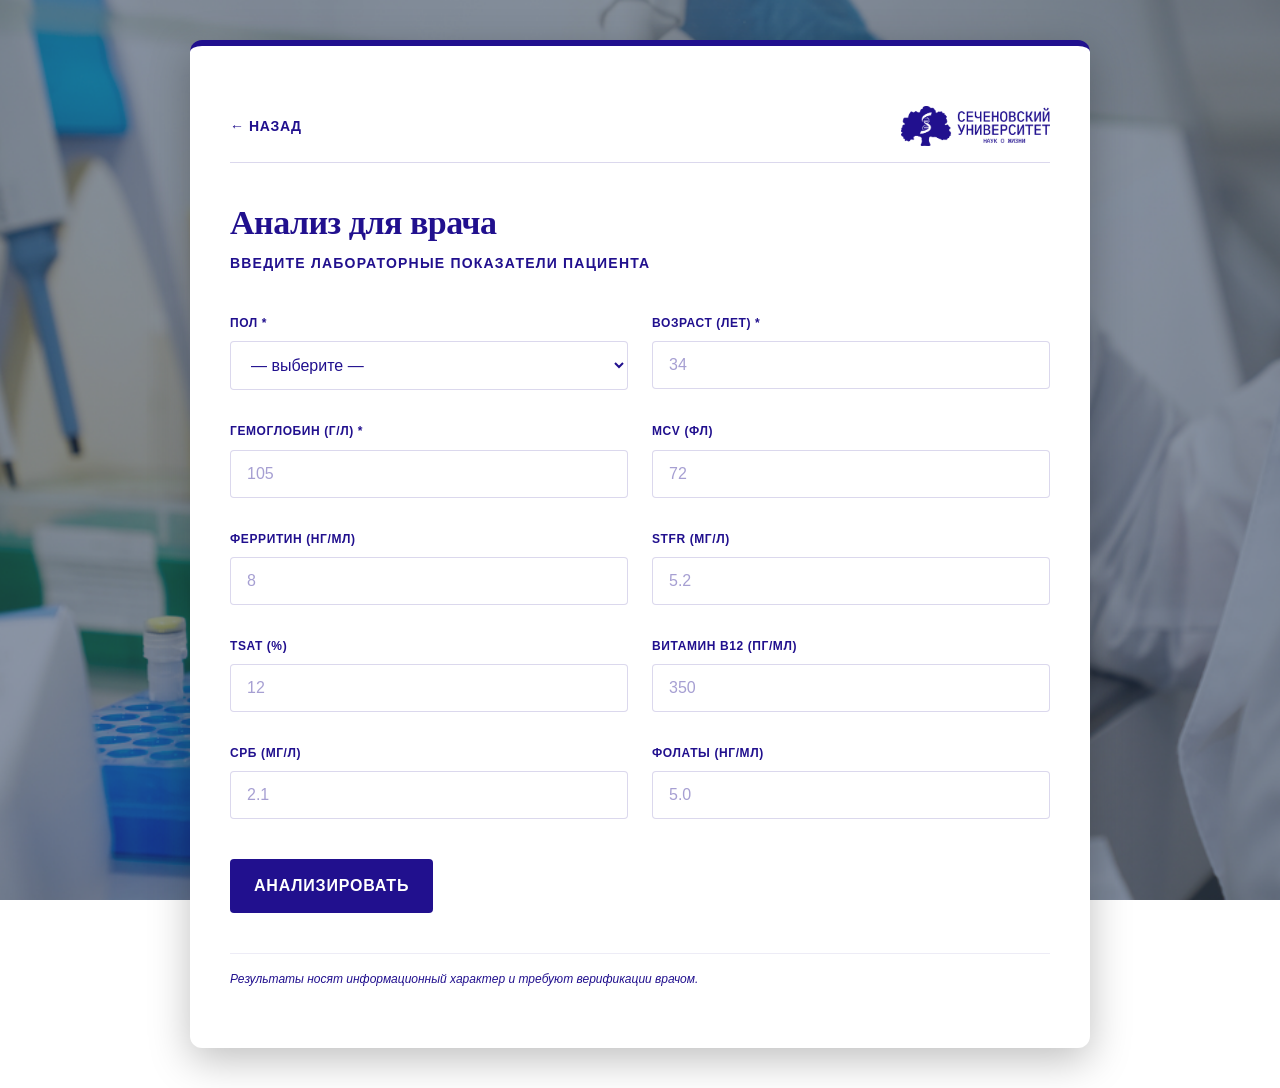
==== frontend/doctor.html @ cfb5610d "Add frontend folder" ====
<!DOCTYPE html>
<html lang="ru">
<head>
    <meta charset="UTF-8">
    <meta name="viewport" content="width=device-width, initial-scale=1.0">
    <title>Анализ для врача | ИИ-скрининг</title>
    <link rel="stylesheet" href="style.css">
</head>
<body>
    <div class="container container-wide">
        <header class="header">
            <a href="index.html" class="back-link">← Назад</a>
            <img src="Sechenov Logo color horizontal.png" alt="Сеченовский Университет" class="logo-img">
        </header>

        <h1>Анализ для врача</h1>
        <p class="subtitle">Введите лабораторные показатели пациента</p>

        <form id="doctorForm">
            <div class="form-grid">
                <div class="form-group">
                    <label for="sex">Пол *</label>
                    <select id="sex" required>
                        <option value="">— выберите —</option>
                        <option value="F">Женский</option>
                        <option value="M">Мужской</option>
                    </select>
                </div>

                <div class="form-group">
                    <label for="age">Возраст (лет) *</label>
                    <input type="number" id="age" required min="1" max="120" placeholder="34">
                </div>

                <div class="form-group">
                    <label for="hemoglobin">Гемоглобин (г/л) *</label>
                    <input type="number" id="hemoglobin" required step="0.1" placeholder="105">
                </div>

                <div class="form-group">
                    <label for="mcv">MCV (фл)</label>
                    <input type="number" id="mcv" step="0.1" placeholder="72">
                </div>

                <div class="form-group">
                    <label for="ferritin">Ферритин (нг/мл)</label>
                    <input type="number" id="ferritin" step="0.1" placeholder="8">
                </div>

                <div class="form-group">
                    <label for="stfr">sTfR (мг/л)</label>
                    <input type="number" id="stfr" step="0.1" placeholder="5.2">
                </div>

                <div class="form-group">
                    <label for="tsat">TSAT (%)</label>
                    <input type="number" id="tsat" step="0.1" placeholder="12">
                </div>

                <div class="form-group">
                    <label for="b12">Витамин B12 (пг/мл)</label>
                    <input type="number" id="b12" step="0.1" placeholder="350">
                </div>

                <div class="form-group">
                    <label for="crp">СРБ (мг/л)</label>
                    <input type="number" id="crp" step="0.1" placeholder="2.1">
                </div>

                <div class="form-group">
                    <label for="folate">Фолаты (нг/мл)</label>
                    <input type="number" id="folate" step="0.1" placeholder="5.0">
                </div>
            </div>

            <button type="submit" class="btn btn-doctor">Анализировать</button>
        </form>

        <div id="result" class="result hidden"></div>

        <p class="disclaimer">
            Результаты носят информационный характер и требуют верификации врачом.
        </p>
    </div>

    <script src="script.js"></script>
</body>
</html>
---- frontend/style.css ----
:root {
    --sechenov-primary: #21108E;
    --sechenov-dark-blue: #21108E;
    --sechenov-deep-blue: #21108E;
    --sechenov-bright-blue: #5E70FF;

    --bg-page: #21108E;
    --bg-white: #FFFFFF;
    --bg-light-blue: #E6EEF9;
    --bg-card: #DDE5FF;
    --bg-light-gray: #F0F1F2;

    --text-main: #21108E;
    --text-white: #FFFFFF;

    --border-light: rgba(33, 16, 142, 0.16);
    --border-extra-light: rgba(33, 16, 142, 0.08);

    --space-xs: 8px;
    --space-sm: 16px;
    --space-md: 24px;
    --space-lg: 40px;
    --space-xl: 60px;

    --radius-sm: 4px;
    --radius-md: 8px;
    --radius-lg: 12px;
}

* {
    margin: 0;
    padding: 0;
    box-sizing: border-box;
}

body {
    font-family: 'Helvetica Neue', Arial, sans-serif;
    background: url('Frame 2.png') center/cover no-repeat fixed;
    color: var(--text-main);
    line-height: 1.6;
    padding: var(--space-lg) var(--space-sm);
    min-height: 100vh;
    display: flex;
    align-items: center;
    justify-content: center;
}

.container {
    background: var(--bg-white);
    padding: var(--space-xl) var(--space-lg);
    border-radius: var(--radius-lg);
    max-width: 560px;
    width: 100%;
    border-top: 6px solid var(--sechenov-primary);
    box-shadow: 0 12px 40px rgba(0, 0, 0, 0.25);
    color: var(--text-main);
}

.container-wide {
    max-width: 900px;
}

.header {
    display: flex;
    justify-content: space-between;
    align-items: center;
    margin-bottom: var(--space-lg);
    padding-bottom: var(--space-sm);
    border-bottom: 1px solid var(--border-light);
    gap: var(--space-sm);
}

.back-link {
    color: var(--sechenov-primary);
    text-decoration: none;
    font-size: 14px;
    font-weight: 600;
    text-transform: uppercase;
    letter-spacing: 0.6px;
    transition: opacity 0.2s;
    flex-shrink: 0;
}

.back-link:hover {
    opacity: 0.7;
}

.back-link:active {
    opacity: 0.5;
}

.logo-img {
    height: 40px;
    width: auto;
    max-width: 200px;
    object-fit: contain;
    flex-shrink: 0;
}

.logo-placeholder {
    text-align: right;
}

.logo-text {
    font-family: Georgia, serif;
    font-size: 12px;
    font-weight: 700;
    color: var(--sechenov-primary);
    letter-spacing: 1.2px;
    line-height: 1.3;
    text-transform: uppercase;
}

h1 {
    font-family: Georgia, 'Times New Roman', serif;
    font-size: 34px;
    color: var(--text-main);
    margin-bottom: var(--space-xs);
    font-weight: 700;
    letter-spacing: -0.5px;
    line-height: 1.2;
}

.subtitle {
    color: var(--text-main);
    font-size: 14px;
    margin-bottom: var(--space-lg);
    text-transform: uppercase;
    letter-spacing: 1.2px;
    font-weight: 600;
}

h2 {
    font-family: Georgia, serif;
    color: var(--text-main);
    font-size: 24px;
    margin-bottom: var(--space-sm);
    padding-bottom: var(--space-xs);
    border-bottom: 1px solid var(--border-light);
}

h3 {
    font-size: 14px;
    color: var(--text-main);
    margin: var(--space-md) 0 var(--space-xs);
    text-transform: uppercase;
    letter-spacing: 0.8px;
    font-weight: 700;
}

.buttons {
    display: flex;
    flex-direction: column;
    gap: var(--space-sm);
}

.btn {
    display: block;
    padding: 18px 24px;
    border-radius: var(--radius-sm);
    text-decoration: none;
    font-size: 16px;
    font-weight: 600;
    text-align: center;
    text-transform: uppercase;
    letter-spacing: 0.8px;
    transition: opacity 0.2s ease;
    border: none;
    cursor: pointer;
    font-family: inherit;
}

.btn-primary,
.btn-doctor {
    background-color: var(--sechenov-primary);
    color: var(--text-white);
}

.btn-primary:hover,
.btn-doctor:hover {
    opacity: 0.85;
}

.btn-primary:active,
.btn-doctor:active {
    opacity: 0.7;
}

.btn-secondary,
.btn-patient {
    background-color: var(--bg-white);
    color: var(--sechenov-primary);
    border: 2px solid var(--sechenov-primary);
}

.btn-secondary:hover,
.btn-patient:hover {
    background-color: var(--bg-light-blue);
}

.btn-secondary:active,
.btn-patient:active {
    background-color: var(--sechenov-primary);
    color: var(--text-white);
}

.btn-tertiary {
    background-color: var(--bg-light-gray);
    color: var(--text-main);
}

.btn-tertiary:hover {
    background-color: var(--bg-card);
}

.form-grid {
    display: grid;
    grid-template-columns: 1fr 1fr;
    gap: var(--space-sm) var(--space-md);
    margin-bottom: var(--space-md);
}

.form-group {
    display: flex;
    flex-direction: column;
    text-align: left;
    margin-bottom: var(--space-sm);
}

.form-group label {
    font-size: 12px;
    font-weight: 700;
    margin-bottom: var(--space-xs);
    color: var(--text-main);
    text-transform: uppercase;
    letter-spacing: 0.6px;
}

.form-group input,
.form-group select {
    padding: 14px 16px;
    border: 1px solid var(--border-light);
    border-radius: var(--radius-sm);
    font-size: 16px;
    font-family: inherit;
    color: var(--text-main);
    background-color: var(--bg-white);
    transition: border-color 0.2s, box-shadow 0.2s;
}

.form-group input:focus,
.form-group select:focus {
    outline: none;
    border-color: var(--sechenov-primary);
    box-shadow: 0 0 0 3px rgba(33, 16, 142, 0.12);
}

.form-group input::placeholder {
    color: rgba(33, 16, 142, 0.4);
}

.checkbox-group {
    display: flex;
    align-items: center;
    gap: var(--space-xs);
    margin-bottom: var(--space-sm);
    text-align: left;
}

.checkbox-group input[type="checkbox"] {
    width: 18px;
    height: 18px;
    accent-color: var(--sechenov-primary);
    cursor: pointer;
    flex-shrink: 0;
}

.checkbox-group label {
    font-size: 15px;
    color: var(--text-main);
    cursor: pointer;
    text-transform: none;
    font-weight: 400;
    letter-spacing: 0;
    margin: 0;
}

.result {
    margin-top: var(--space-lg);
    padding: var(--space-md);
    background-color: var(--bg-light-blue);
    border-radius: var(--radius-md);
    text-align: left;
    border-left: 4px solid var(--sechenov-primary);
    color: var(--text-main);
}

.result.hidden {
    display: none;
}

.result h2 {
    font-family: Georgia, serif;
    color: var(--text-main);
    margin-bottom: var(--space-sm);
    border-bottom: 1px solid var(--border-light);
    padding-bottom: var(--space-xs);
}

.result h3 {
    font-size: 13px;
    color: var(--text-main);
    margin: var(--space-md) 0 var(--space-xs);
    text-transform: uppercase;
    letter-spacing: 0.6px;
}

.result ul {
    margin-left: var(--space-md);
    line-height: 1.9;
    color: var(--text-main);
}

.result p {
    margin-bottom: var(--space-xs);
    color: var(--text-main);
}

.result strong {
    color: var(--text-main);
}

.disclaimer {
    margin-top: var(--space-lg);
    font-size: 12px;
    color: var(--text-main);
    font-style: italic;
    border-top: 1px solid var(--border-extra-light);
    padding-top: var(--space-sm);
    line-height: 1.5;
}

.error {
    color: var(--text-main);
    font-weight: 600;
}

.success {
    color: var(--text-main);
    font-weight: 600;
}

@media (max-width: 600px) {
    body {
        padding: var(--space-sm);
    }

    .container {
        padding: var(--space-lg) var(--space-md);
        border-top: none;
        border-left: 5px solid var(--sechenov-primary);
    }

    .form-grid {
        grid-template-columns: 1fr;
        gap: 0;
    }

    h1 {
        font-size: 26px;
    }

    .header {
        flex-direction: column;
        align-items: flex-start;
        gap: var(--space-xs);
    }

    .logo-img {
        height: 32px;
        max-width: 160px;
    }

    .logo-placeholder {
        text-align: left;
    }

    .logo-text {
        font-size: 11px;
    }
}
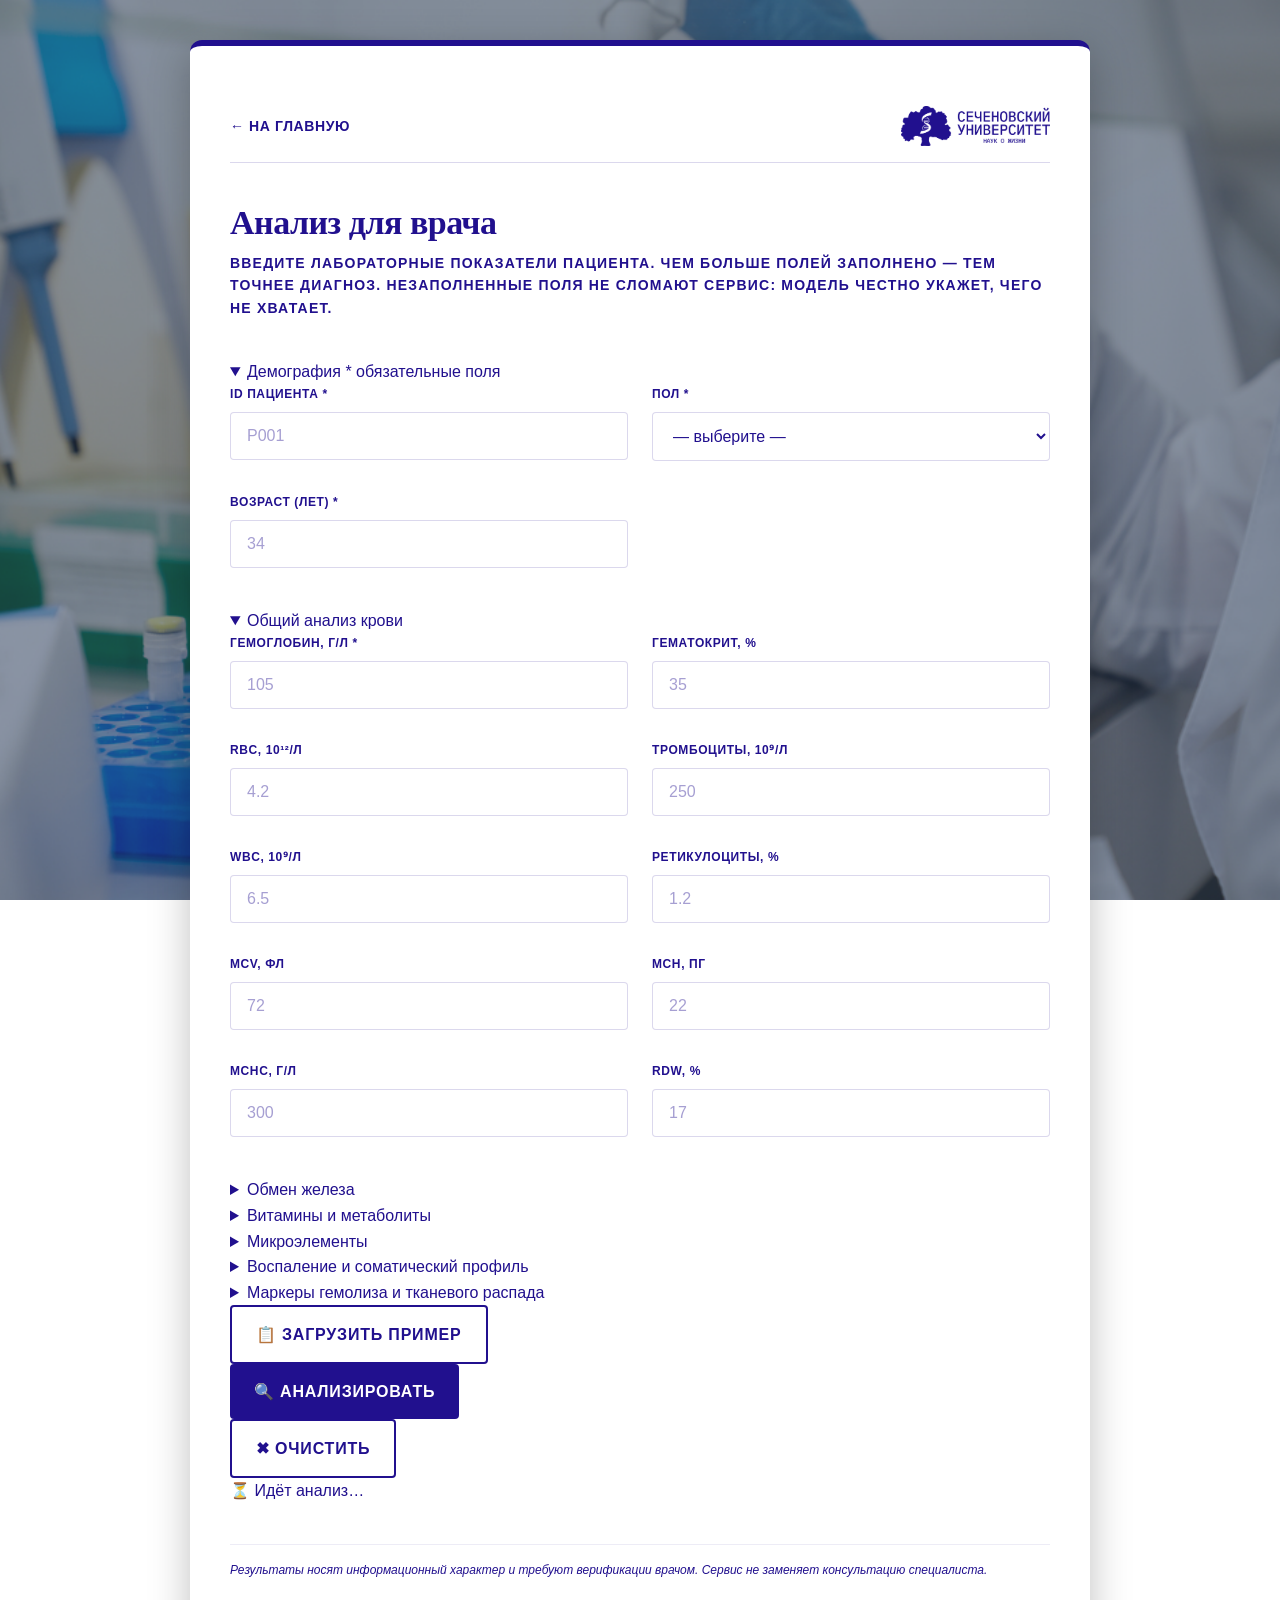
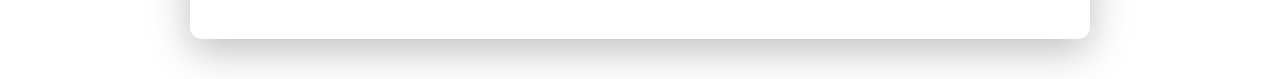
==== commit 604a8f99: "бла бла" ====
--- a/frontend/doctor.html
+++ b/frontend/doctor.html
@@ -9,77 +9,245 @@
 <body>
     <div class="container container-wide">
         <header class="header">
-            <a href="index.html" class="back-link">← Назад</a>
+            <a href="index.html" class="back-link">← На главную</a>
             <img src="Sechenov Logo color horizontal.png" alt="Сеченовский Университет" class="logo-img">
         </header>
 
         <h1>Анализ для врача</h1>
-        <p class="subtitle">Введите лабораторные показатели пациента</p>
+        <p class="subtitle">
+            Введите лабораторные показатели пациента.
+            <strong>Чем больше полей заполнено — тем точнее диагноз.</strong>
+            Незаполненные поля не сломают сервис: модель честно укажет, чего не хватает.
+        </p>
 
         <form id="doctorForm">
-            <div class="form-grid">
-                <div class="form-group">
-                    <label for="sex">Пол *</label>
-                    <select id="sex" required>
-                        <option value="">— выберите —</option>
-                        <option value="F">Женский</option>
-                        <option value="M">Мужской</option>
-                    </select>
-                </div>
-
-                <div class="form-group">
-                    <label for="age">Возраст (лет) *</label>
-                    <input type="number" id="age" required min="1" max="120" placeholder="34">
-                </div>
-
-                <div class="form-group">
-                    <label for="hemoglobin">Гемоглобин (г/л) *</label>
-                    <input type="number" id="hemoglobin" required step="0.1" placeholder="105">
-                </div>
-
-                <div class="form-group">
-                    <label for="mcv">MCV (фл)</label>
-                    <input type="number" id="mcv" step="0.1" placeholder="72">
-                </div>
-
-                <div class="form-group">
-                    <label for="ferritin">Ферритин (нг/мл)</label>
-                    <input type="number" id="ferritin" step="0.1" placeholder="8">
-                </div>
-
-                <div class="form-group">
-                    <label for="stfr">sTfR (мг/л)</label>
-                    <input type="number" id="stfr" step="0.1" placeholder="5.2">
-                </div>
-
-                <div class="form-group">
-                    <label for="tsat">TSAT (%)</label>
-                    <input type="number" id="tsat" step="0.1" placeholder="12">
-                </div>
-
-                <div class="form-group">
-                    <label for="b12">Витамин B12 (пг/мл)</label>
-                    <input type="number" id="b12" step="0.1" placeholder="350">
-                </div>
-
-                <div class="form-group">
-                    <label for="crp">СРБ (мг/л)</label>
-                    <input type="number" id="crp" step="0.1" placeholder="2.1">
-                </div>
-
-                <div class="form-group">
-                    <label for="folate">Фолаты (нг/мл)</label>
-                    <input type="number" id="folate" step="0.1" placeholder="5.0">
-                </div>
+
+            <!-- ===== ДЕМОГРАФИЯ ===== -->
+            <details open class="form-section">
+                <summary>Демография <span class="required-note">* обязательные поля</span></summary>
+                <div class="form-grid">
+                    <div class="form-group">
+                        <label for="patient_id">ID пациента *</label>
+                        <input type="text" id="patient_id" name="patient_id" required placeholder="P001">
+                    </div>
+                    <div class="form-group">
+                        <label for="sex">Пол *</label>
+                        <select id="sex" name="sex" required>
+                            <option value="">— выберите —</option>
+                            <option value="female">Женский</option>
+                            <option value="male">Мужской</option>
+                        </select>
+                    </div>
+                    <div class="form-group">
+                        <label for="age_years">Возраст (лет) *</label>
+                        <input type="number" id="age_years" name="age_years" required min="1" max="120" step="1" placeholder="34">
+                    </div>
+                </div>
+            </details>
+
+            <!-- ===== ОБЩИЙ АНАЛИЗ КРОВИ ===== -->
+            <details open class="form-section">
+                <summary>Общий анализ крови</summary>
+                <div class="form-grid">
+                    <div class="form-group">
+                        <label for="hemoglobin" title="Норма: жен 120–160, муж 130–170 г/л">Гемоглобин, г/л *</label>
+                        <input type="number" id="hemoglobin" name="hemoglobin" required step="0.1" placeholder="105">
+                    </div>
+                    <div class="form-group">
+                        <label for="hematocrit" title="Норма: 36–50%">Гематокрит, %</label>
+                        <input type="number" id="hematocrit" name="hematocrit" step="0.1" placeholder="35">
+                    </div>
+                    <div class="form-group">
+                        <label for="RBC" title="Эритроциты">RBC, 10¹²/л</label>
+                        <input type="number" id="RBC" name="RBC" step="0.01" placeholder="4.2">
+                    </div>
+                    <div class="form-group">
+                        <label for="platelets">Тромбоциты, 10⁹/л</label>
+                        <input type="number" id="platelets" name="platelets" step="1" placeholder="250">
+                    </div>
+                    <div class="form-group">
+                        <label for="WBC">WBC, 10⁹/л</label>
+                        <input type="number" id="WBC" name="WBC" step="0.1" placeholder="6.5">
+                    </div>
+                    <div class="form-group">
+                        <label for="reticulocytes">Ретикулоциты, %</label>
+                        <input type="number" id="reticulocytes" name="reticulocytes" step="0.1" placeholder="1.2">
+                    </div>
+                    <div class="form-group">
+                        <label for="MCV" title="Средний объём эритроцита. Норма: 80–100 фл">MCV, фл</label>
+                        <input type="number" id="MCV" name="MCV" step="0.1" placeholder="72">
+                    </div>
+                    <div class="form-group">
+                        <label for="MCH" title="Среднее содержание Hb. Норма: 27–34 пг">MCH, пг</label>
+                        <input type="number" id="MCH" name="MCH" step="0.1" placeholder="22">
+                    </div>
+                    <div class="form-group">
+                        <label for="MCHC" title="Средняя концентрация Hb. Норма: 320–360 г/л">MCHC, г/л</label>
+                        <input type="number" id="MCHC" name="MCHC" step="0.1" placeholder="300">
+                    </div>
+                    <div class="form-group">
+                        <label for="RDW" title="Норма: 11.5–14.5%">RDW, %</label>
+                        <input type="number" id="RDW" name="RDW" step="0.1" placeholder="17">
+                    </div>
+                </div>
+            </details>
+
+            <!-- ===== ОБМЕН ЖЕЛЕЗА ===== -->
+            <details class="form-section">
+                <summary>Обмен железа</summary>
+                <div class="form-grid">
+                    <div class="form-group">
+                        <label for="ferritin" title="Норма: 15–150 нг/мл">Ферритин, нг/мл</label>
+                        <input type="number" id="ferritin" name="ferritin" step="0.1" placeholder="8">
+                    </div>
+                    <div class="form-group">
+                        <label for="serum_iron">Сывороточное железо, мкмоль/л</label>
+                        <input type="number" id="serum_iron" name="serum_iron" step="0.1" placeholder="5">
+                    </div>
+                    <div class="form-group">
+                        <label for="transferrin">Трансферрин, г/л</label>
+                        <input type="number" id="transferrin" name="transferrin" step="0.01" placeholder="2.5">
+                    </div>
+                    <div class="form-group">
+                        <label for="TIBC">ОЖСС (TIBC), мкмоль/л</label>
+                        <input type="number" id="TIBC" name="TIBC" step="0.1" placeholder="70">
+                    </div>
+                    <div class="form-group">
+                        <label for="UIBC">ЛЖСС (UIBC), мкмоль/л</label>
+                        <input type="number" id="UIBC" name="UIBC" step="0.1" placeholder="65">
+                    </div>
+                    <div class="form-group">
+                        <label for="TSAT" title="Норма: 20–50%">TSAT, %</label>
+                        <input type="number" id="TSAT" name="TSAT" step="0.1" placeholder="10">
+                    </div>
+                    <div class="form-group">
+                        <label for="sTfR">sTfR, мг/л</label>
+                        <input type="number" id="sTfR" name="sTfR" step="0.1" placeholder="5.2">
+                    </div>
+                    <div class="form-group">
+                        <label for="Ret_He">Ret-He, пг</label>
+                        <input type="number" id="Ret_He" name="Ret_He" step="0.1" placeholder="28">
+                    </div>
+                </div>
+            </details>
+
+            <!-- ===== ВИТАМИНЫ ===== -->
+            <details class="form-section">
+                <summary>Витамины и метаболиты</summary>
+                <div class="form-grid">
+                    <div class="form-group">
+                        <label for="vitamin_B12" title="Общий B12. Норма: 200–900 пг/мл">Витамин B12 (общий), пг/мл</label>
+                        <input type="number" id="vitamin_B12" name="vitamin_B12" step="0.1" placeholder="350">
+                    </div>
+                    <div class="form-group">
+                        <label for="active_B12">Активный B12 (голотранскобаламин), пмоль/л</label>
+                        <input type="number" id="active_B12" name="active_B12" step="0.1" placeholder="50">
+                    </div>
+                    <div class="form-group">
+                        <label for="MMA">Метилмалоновая кислота, нмоль/л</label>
+                        <input type="number" id="MMA" name="MMA" step="0.01" placeholder="0.15">
+                    </div>
+                    <div class="form-group">
+                        <label for="homocysteine">Гомоцистеин, мкмоль/л</label>
+                        <input type="number" id="homocysteine" name="homocysteine" step="0.1" placeholder="10">
+                    </div>
+                    <div class="form-group">
+                        <label for="folate" title="Норма: 3–17 нг/мл">Фолаты, нг/мл</label>
+                        <input type="number" id="folate" name="folate" step="0.1" placeholder="5.0">
+                    </div>
+                    <div class="form-group">
+                        <label for="vitamin_B6">Витамин B6 (PLP), нг/мл</label>
+                        <input type="number" id="vitamin_B6" name="vitamin_B6" step="0.1" placeholder="20">
+                    </div>
+                </div>
+            </details>
+
+            <!-- ===== МИКРОЭЛЕМЕНТЫ ===== -->
+            <details class="form-section">
+                <summary>Микроэлементы</summary>
+                <div class="form-grid">
+                    <div class="form-group">
+                        <label for="copper">Медь сывороточная, мкмоль/л</label>
+                        <input type="number" id="copper" name="copper" step="0.1" placeholder="15">
+                    </div>
+                    <div class="form-group">
+                        <label for="ceruloplasmin">Церулоплазмин, г/л</label>
+                        <input type="number" id="ceruloplasmin" name="ceruloplasmin" step="0.01" placeholder="0.25">
+                    </div>
+                </div>
+            </details>
+
+            <!-- ===== ВОСПАЛЕНИЕ И СОМАТИКА ===== -->
+            <details class="form-section">
+                <summary>Воспаление и соматический профиль</summary>
+                <div class="form-grid">
+                    <div class="form-group">
+                        <label for="CRP" title="С-реактивный белок. Норма: <5 мг/л">СРБ (CRP), мг/л</label>
+                        <input type="number" id="CRP" name="CRP" step="0.1" placeholder="2.1">
+                    </div>
+                    <div class="form-group">
+                        <label for="ESR" title="СОЭ. Норма: жен <20, муж <15 мм/ч">СОЭ (ESR), мм/ч</label>
+                        <input type="number" id="ESR" name="ESR" step="1" placeholder="15">
+                    </div>
+                    <div class="form-group">
+                        <label for="creatinine">Креатинин, мкмоль/л</label>
+                        <input type="number" id="creatinine" name="creatinine" step="1" placeholder="80">
+                    </div>
+                    <div class="form-group">
+                        <label for="eGFR">рСКФ (eGFR), мл/мин/1.73м²</label>
+                        <input type="number" id="eGFR" name="eGFR" step="1" placeholder="90">
+                    </div>
+                    <div class="form-group">
+                        <label for="TSH">ТТГ (TSH), мМЕ/л</label>
+                        <input type="number" id="TSH" name="TSH" step="0.01" placeholder="2.0">
+                    </div>
+                    <div class="form-group">
+                        <label for="albumin">Альбумин, г/л</label>
+                        <input type="number" id="albumin" name="albumin" step="0.1" placeholder="42">
+                    </div>
+                </div>
+            </details>
+
+            <!-- ===== ГЕМОЛИЗ ===== -->
+            <details class="form-section">
+                <summary>Маркеры гемолиза и тканевого распада</summary>
+                <div class="form-grid">
+                    <div class="form-group">
+                        <label for="LDH">ЛДГ (LDH), Ед/л</label>
+                        <input type="number" id="LDH" name="LDH" step="1" placeholder="220">
+                    </div>
+                    <div class="form-group">
+                        <label for="indirect_bilirubin">Непрямой билирубин, мкмоль/л</label>
+                        <input type="number" id="indirect_bilirubin" name="indirect_bilirubin" step="0.1" placeholder="8">
+                    </div>
+                    <div class="form-group">
+                        <label for="haptoglobin">Гаптоглобин, г/л</label>
+                        <input type="number" id="haptoglobin" name="haptoglobin" step="0.01" placeholder="1.0">
+                    </div>
+                </div>
+            </details>
+
+            <!-- ===== КНОПКИ ===== -->
+            <div class="form-actions">
+                <button type="button" id="loadExample" class="btn btn-secondary">
+                    📋 Загрузить пример
+                </button>
+                <button type="submit" id="submitBtn" class="btn btn-doctor">
+                    🔍 Анализировать
+                </button>
+                <button type="reset" class="btn btn-secondary">
+                    ✖ Очистить
+                </button>
             </div>
-
-            <button type="submit" class="btn btn-doctor">Анализировать</button>
         </form>
 
+        <div id="loading" class="loading hidden">⏳ Идёт анализ…</div>
+        <div id="error" class="error hidden"></div>
         <div id="result" class="result hidden"></div>
 
         <p class="disclaimer">
             Результаты носят информационный характер и требуют верификации врачом.
+            Сервис не заменяет консультацию специалиста.
         </p>
     </div>
 
--- a/frontend/style.css
+++ b/frontend/style.css
@@ -351,6 +351,9 @@
 }
 
 @media (max-width: 600px) {
+    .buttons {
+        flex-direction: column;
+    }
     body {
         padding: var(--space-sm);
     }
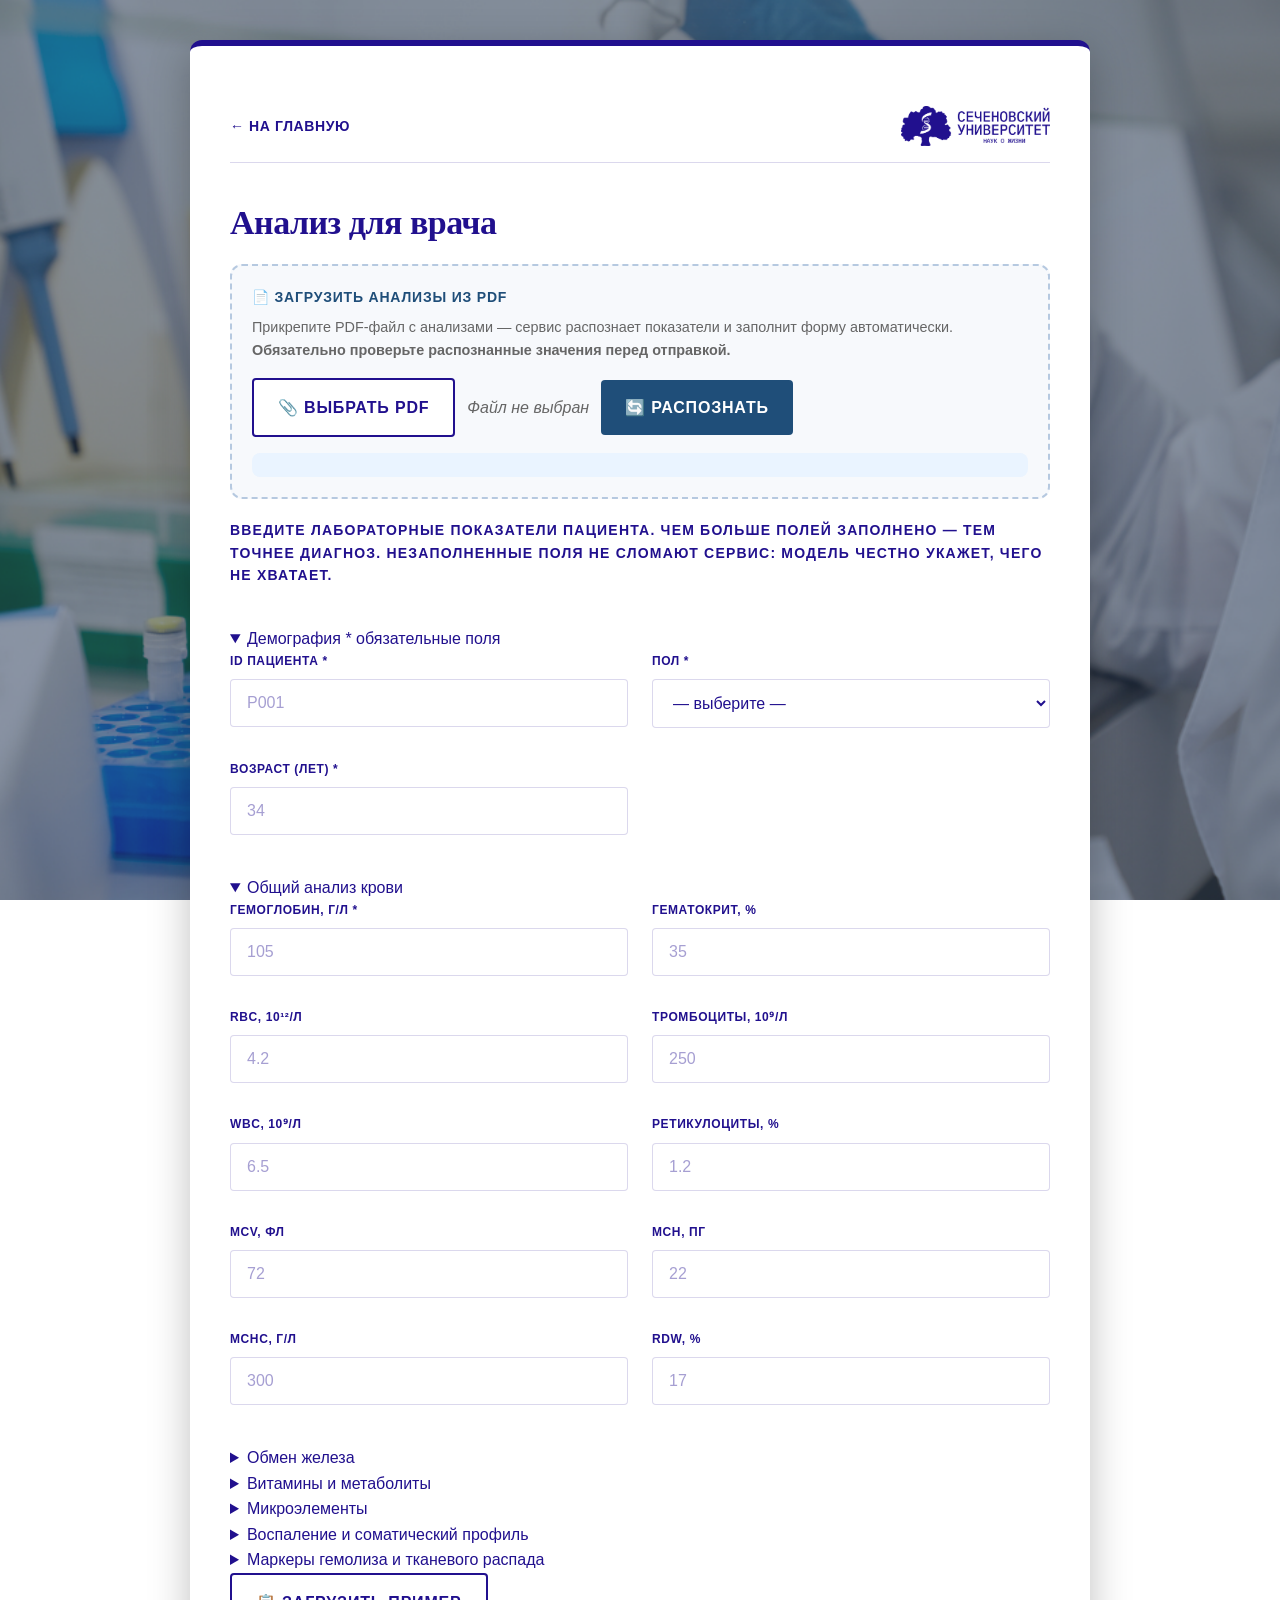
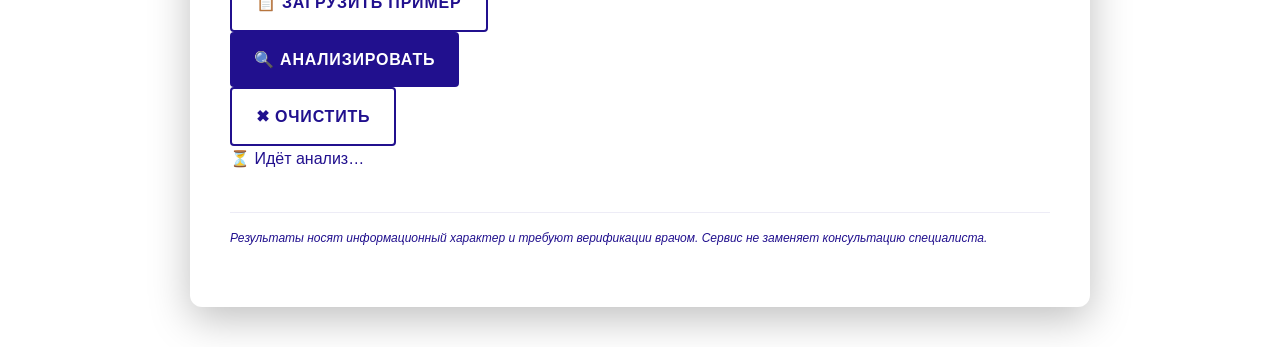
==== commit e5728dfb: "не последний вариант" ====
--- a/frontend/doctor.html
+++ b/frontend/doctor.html
@@ -14,6 +14,24 @@
         </header>
 
         <h1>Анализ для врача</h1>
+        <div class="pdf-upload-block">
+            <h3>📄 Загрузить анализы из PDF</h3>
+            <p class="pdf-hint">
+                Прикрепите PDF-файл с анализами — сервис распознает показатели и заполнит форму автоматически.
+                <strong>Обязательно проверьте распознанные значения перед отправкой.</strong>
+            </p>
+            <div class="pdf-controls">
+                <input type="file" id="pdfFile" accept=".pdf" hidden>
+                <button type="button" id="uploadPdfBtn" class="btn btn-secondary">
+                    📎 Выбрать PDF
+                </button>
+                <span id="pdfFileName" class="pdf-file-name">Файл не выбран</span>
+                <button type="button" id="parsePdfBtn" class="btn btn-primary hidden">
+                    🔄 Распознать
+                </button>
+            </div>
+            <div id="pdfStatus" class="pdf-status hidden"></div>
+        </div>
         <p class="subtitle">
             Введите лабораторные показатели пациента.
             <strong>Чем больше полей заполнено — тем точнее диагноз.</strong>
--- a/frontend/style.css
+++ b/frontend/style.css
@@ -391,4 +391,67 @@
     .logo-text {
         font-size: 11px;
     }
+}
+.pdf-upload-block {
+    background: #f7f9fc;
+    border: 2px dashed #b6c9e0;
+    border-radius: 12px;
+    padding: 20px;
+    margin: 20px 0;
+}
+
+.pdf-upload-block h3 {
+    margin-top: 0;
+    color: #1f4e79;
+}
+
+.pdf-hint {
+    font-size: 0.9em;
+    color: #666;
+    margin-bottom: 16px;
+}
+
+.pdf-controls {
+    display: flex;
+    gap: 12px;
+    align-items: center;
+    flex-wrap: wrap;
+}
+
+.pdf-file-name {
+    color: #666;
+    font-style: italic;
+}
+
+.pdf-status {
+    margin-top: 16px;
+    padding: 12px;
+    border-radius: 8px;
+    background: #eaf4ff;
+    color: #1f4e79;
+}
+
+.pdf-status.success {
+    background: #e8f5e9;
+    color: #2e7d32;
+}
+
+.pdf-status.error {
+    background: #fdecea;
+    color: #a94442;
+}
+
+.field-autofilled {
+    background: #e8f5e9;
+    border-color: #4caf50;
+    transition: background 0.3s;
+}
+
+.btn-primary {
+    background: #1f4e79;
+    color: white;
+}
+
+.btn-primary:hover {
+    background: #163a5c;
 }
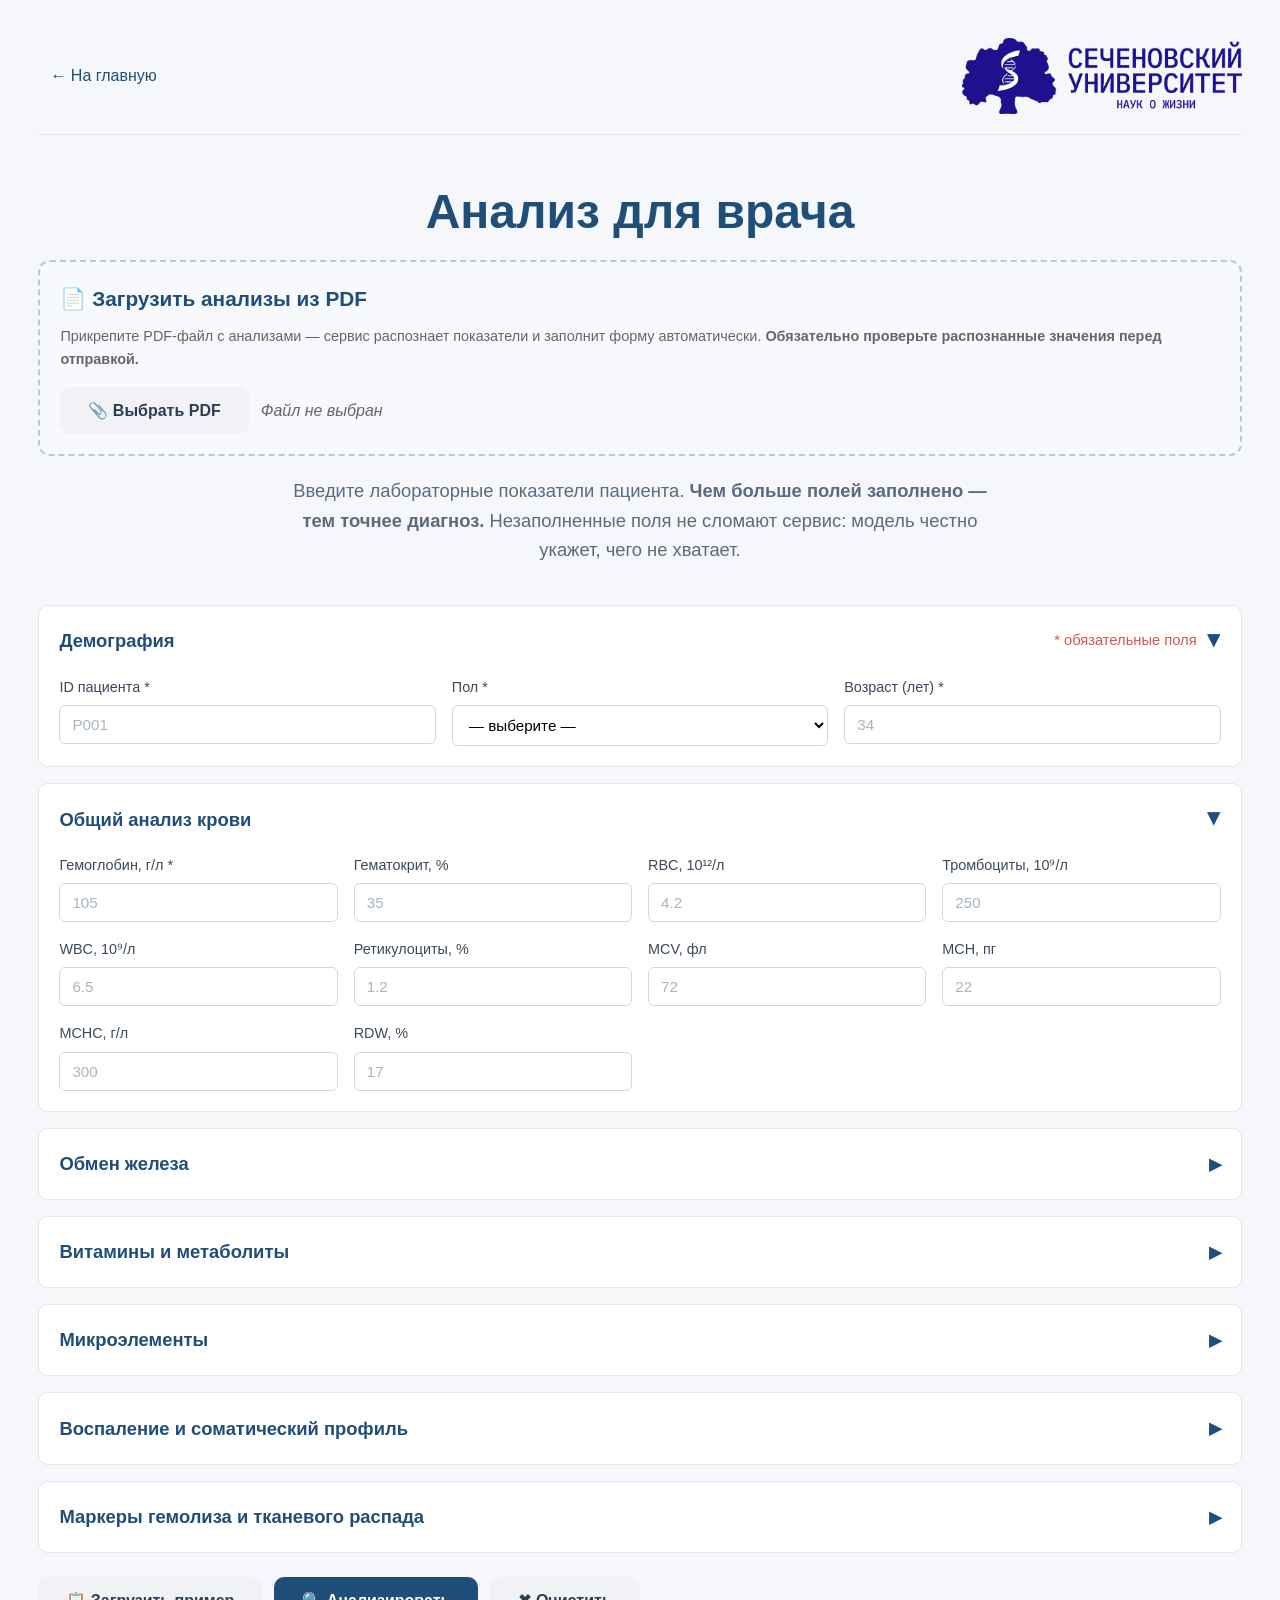
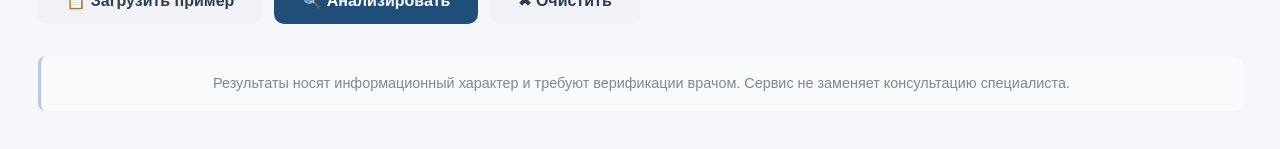
==== commit 313e0254: "исправленная, но с кривым лого" ====
--- a/frontend/doctor.html
+++ b/frontend/doctor.html
@@ -262,6 +262,14 @@
         <div id="loading" class="loading hidden">⏳ Идёт анализ…</div>
         <div id="error" class="error hidden"></div>
         <div id="result" class="result hidden"></div>
+        <div id="shareBlock" class="share-block hidden">
+            <h3>💾 Сохранить результат для пациента</h3>
+            <p>Нажмите кнопку — сервис сгенерирует короткий код. Передайте код пациенту, чтобы он мог посмотреть расшифровку.</p>
+            <button type="button" id="saveForPatient" class="btn btn-primary">
+                🔐 Сохранить и получить код
+            </button>
+            <div id="shareResult" class="share-result hidden"></div>
+        </div>
 
         <p class="disclaimer">
             Результаты носят информационный характер и требуют верификации врачом.
--- a/frontend/style.css
+++ b/frontend/style.css
@@ -1,397 +1,345 @@
-:root {
-    --sechenov-primary: #21108E;
-    --sechenov-dark-blue: #21108E;
-    --sechenov-deep-blue: #21108E;
-    --sechenov-bright-blue: #5E70FF;
-
-    --bg-page: #21108E;
-    --bg-white: #FFFFFF;
-    --bg-light-blue: #E6EEF9;
-    --bg-card: #DDE5FF;
-    --bg-light-gray: #F0F1F2;
-
-    --text-main: #21108E;
-    --text-white: #FFFFFF;
-
-    --border-light: rgba(33, 16, 142, 0.16);
-    --border-extra-light: rgba(33, 16, 142, 0.08);
-
-    --space-xs: 8px;
-    --space-sm: 16px;
-    --space-md: 24px;
-    --space-lg: 40px;
-    --space-xl: 60px;
-
-    --radius-sm: 4px;
-    --radius-md: 8px;
-    --radius-lg: 12px;
-}
-
+/* =====================================================================
+   RESET & BASE
+   ===================================================================== */
 * {
+    box-sizing: border-box;
     margin: 0;
     padding: 0;
-    box-sizing: border-box;
+}
+
+html {
+    font-size: clamp(14px, 1.5vw, 16px);
+    scroll-behavior: smooth;
 }
 
 body {
-    font-family: 'Helvetica Neue', Arial, sans-serif;
-    background: url('Frame 2.png') center/cover no-repeat fixed;
-    color: var(--text-main);
+    font-family: -apple-system, BlinkMacSystemFont, "Segoe UI", Roboto,
+                 "Helvetica Neue", Arial, sans-serif;
+    background: #f5f7fa;
+    color: #2c3e50;
     line-height: 1.6;
-    padding: var(--space-lg) var(--space-sm);
     min-height: 100vh;
+    padding: 0;
+    /* НЕТ никаких background-image — убираем декоративные картинки по бокам */
+}
+
+img {
+    max-width: 100%;
+    height: auto;
+    display: block;
+}
+
+/* =====================================================================
+   CONTAINER — ограничивает ширину контента
+   ===================================================================== */
+.container {
+    max-width: 1100px;
+    margin: 0 auto;
+    padding: clamp(16px, 3vw, 40px);
+}
+
+.container-wide {
+    max-width: 1300px;
+}
+
+/* =====================================================================
+   HEADER
+   ===================================================================== */
+.header {
     display: flex;
     align-items: center;
-    justify-content: center;
-}
-
-.container {
-    background: var(--bg-white);
-    padding: var(--space-xl) var(--space-lg);
-    border-radius: var(--radius-lg);
-    max-width: 560px;
+    justify-content: space-between;
+    gap: 16px;
+    padding-bottom: 20px;
+    margin-bottom: clamp(24px, 4vw, 48px);
+    border-bottom: 1px solid #e1e6ec;
+    flex-wrap: wrap;
+}
+
+.logo-img {
+    max-width: 280px;
+    height: auto;
     width: 100%;
-    border-top: 6px solid var(--sechenov-primary);
-    box-shadow: 0 12px 40px rgba(0, 0, 0, 0.25);
-    color: var(--text-main);
-}
-
-.container-wide {
-    max-width: 900px;
-}
-
-.header {
-    display: flex;
-    justify-content: space-between;
-    align-items: center;
-    margin-bottom: var(--space-lg);
-    padding-bottom: var(--space-sm);
-    border-bottom: 1px solid var(--border-light);
-    gap: var(--space-sm);
+}
+
+/* На мобильных — логотип меньше */
+@media (max-width: 600px) {
+    .logo-img {
+        max-width: 180px;
+    }
 }
 
 .back-link {
-    color: var(--sechenov-primary);
+    color: #1f4e79;
     text-decoration: none;
-    font-size: 14px;
-    font-weight: 600;
-    text-transform: uppercase;
-    letter-spacing: 0.6px;
-    transition: opacity 0.2s;
-    flex-shrink: 0;
+    font-weight: 500;
+    padding: 8px 12px;
+    border-radius: 6px;
+    transition: background 0.2s;
 }
 
 .back-link:hover {
-    opacity: 0.7;
-}
-
-.back-link:active {
-    opacity: 0.5;
-}
-
-.logo-img {
-    height: 40px;
-    width: auto;
-    max-width: 200px;
-    object-fit: contain;
-    flex-shrink: 0;
-}
-
-.logo-placeholder {
-    text-align: right;
-}
-
-.logo-text {
-    font-family: Georgia, serif;
-    font-size: 12px;
-    font-weight: 700;
-    color: var(--sechenov-primary);
-    letter-spacing: 1.2px;
-    line-height: 1.3;
-    text-transform: uppercase;
-}
-
+    background: #eaf4ff;
+}
+
+/* =====================================================================
+   ТИПОГРАФИКА
+   ===================================================================== */
 h1 {
-    font-family: Georgia, 'Times New Roman', serif;
-    font-size: 34px;
-    color: var(--text-main);
-    margin-bottom: var(--space-xs);
-    font-weight: 700;
-    letter-spacing: -0.5px;
+    font-size: clamp(1.8rem, 4vw, 3rem);
     line-height: 1.2;
+    color: #1f4e79;
+    margin-bottom: 16px;
+    text-align: center;
+}
+
+h2 {
+    font-size: clamp(1.3rem, 2.5vw, 1.8rem);
+    color: #1f4e79;
+    margin: 24px 0 12px;
+}
+
+h3 {
+    font-size: clamp(1.1rem, 2vw, 1.3rem);
+    color: #2c3e50;
+    margin: 20px 0 10px;
 }
 
 .subtitle {
-    color: var(--text-main);
-    font-size: 14px;
-    margin-bottom: var(--space-lg);
-    text-transform: uppercase;
-    letter-spacing: 1.2px;
-    font-weight: 600;
-}
-
-h2 {
-    font-family: Georgia, serif;
-    color: var(--text-main);
-    font-size: 24px;
-    margin-bottom: var(--space-sm);
-    padding-bottom: var(--space-xs);
-    border-bottom: 1px solid var(--border-light);
-}
-
-h3 {
-    font-size: 14px;
-    color: var(--text-main);
-    margin: var(--space-md) 0 var(--space-xs);
-    text-transform: uppercase;
-    letter-spacing: 0.8px;
-    font-weight: 700;
-}
-
+    text-align: center;
+    font-size: clamp(1rem, 1.6vw, 1.15rem);
+    color: #5a6b7c;
+    margin-bottom: clamp(24px, 4vw, 40px);
+    max-width: 700px;
+    margin-left: auto;
+    margin-right: auto;
+}
+
+/* =====================================================================
+   ГЛАВНАЯ СТРАНИЦА (index.html)
+   ===================================================================== */
 .buttons {
     display: flex;
-    flex-direction: column;
-    gap: var(--space-sm);
+    gap: 20px;
+    justify-content: center;
+    flex-wrap: wrap;
+    margin: clamp(24px, 4vw, 40px) 0;
 }
 
 .btn {
-    display: block;
-    padding: 18px 24px;
-    border-radius: var(--radius-sm);
+    display: inline-flex;
+    align-items: center;
+    justify-content: center;
+    gap: 8px;
+    padding: 14px 28px;
+    font-size: 1rem;
+    font-weight: 600;
+    border: none;
+    border-radius: 10px;
+    cursor: pointer;
     text-decoration: none;
-    font-size: 16px;
+    transition: all 0.2s ease;
+    font-family: inherit;
+}
+
+.btn-doctor {
+    background: #1f4e79;
+    color: #ffffff;
+}
+
+.btn-doctor:hover {
+    background: #163a5c;
+    transform: translateY(-2px);
+    box-shadow: 0 6px 16px rgba(31, 78, 121, 0.3);
+}
+
+.btn-patient {
+    background: #ffffff;
+    color: #1f4e79;
+    border: 2px solid #1f4e79;
+}
+
+.btn-patient:hover {
+    background: #eaf4ff;
+    transform: translateY(-2px);
+}
+
+.btn-secondary {
+    background: #f0f2f5;
+    color: #2c3e50;
+}
+
+.btn-secondary:hover {
+    background: #e1e6ec;
+}
+
+.btn-primary {
+    background: #1f4e79;
+    color: #ffffff;
+}
+
+.btn-primary:hover {
+    background: #163a5c;
+}
+
+.btn:disabled {
+    opacity: 0.6;
+    cursor: not-allowed;
+    transform: none;
+}
+
+/* Большие кнопки для главной */
+.buttons .btn {
+    min-width: 220px;
+    padding: 18px 36px;
+    font-size: 1.1rem;
+}
+
+@media (max-width: 600px) {
+    .buttons {
+        flex-direction: column;
+        align-items: stretch;
+    }
+    .buttons .btn {
+        width: 100%;
+    }
+}
+
+/* =====================================================================
+   DISCLAIMER
+   ===================================================================== */
+.disclaimer {
+    font-size: 0.9rem;
+    color: #7a8a99;
+    text-align: center;
+    margin-top: 32px;
+    padding: 16px;
+    background: #f9fafb;
+    border-radius: 8px;
+    border-left: 3px solid #b6c9e0;
+}
+
+/* =====================================================================
+   ФОРМА (doctor.html)
+   ===================================================================== */
+.form-section {
+    border: 1px solid #e1e6ec;
+    border-radius: 10px;
+    margin-bottom: 16px;
+    padding: 0 20px;
+    background: #ffffff;
+    overflow: hidden;
+}
+
+.form-section[open] {
+    padding-bottom: 20px;
+}
+
+.form-section > summary {
+    cursor: pointer;
     font-weight: 600;
-    text-align: center;
-    text-transform: uppercase;
-    letter-spacing: 0.8px;
-    transition: opacity 0.2s ease;
-    border: none;
-    cursor: pointer;
-    font-family: inherit;
-}
-
-.btn-primary,
-.btn-doctor {
-    background-color: var(--sechenov-primary);
-    color: var(--text-white);
-}
-
-.btn-primary:hover,
-.btn-doctor:hover {
-    opacity: 0.85;
-}
-
-.btn-primary:active,
-.btn-doctor:active {
-    opacity: 0.7;
-}
-
-.btn-secondary,
-.btn-patient {
-    background-color: var(--bg-white);
-    color: var(--sechenov-primary);
-    border: 2px solid var(--sechenov-primary);
-}
-
-.btn-secondary:hover,
-.btn-patient:hover {
-    background-color: var(--bg-light-blue);
-}
-
-.btn-secondary:active,
-.btn-patient:active {
-    background-color: var(--sechenov-primary);
-    color: var(--text-white);
-}
-
-.btn-tertiary {
-    background-color: var(--bg-light-gray);
-    color: var(--text-main);
-}
-
-.btn-tertiary:hover {
-    background-color: var(--bg-card);
-}
-
+    font-size: clamp(1rem, 1.6vw, 1.15rem);
+    padding: 16px 0;
+    list-style: none;
+    display: flex;
+    align-items: center;
+    justify-content: space-between;
+    color: #1f4e79;
+    user-select: none;
+}
+
+.form-section > summary::after {
+    content: "▸";
+    font-size: 1.3em;
+    transition: transform 0.2s;
+    color: #1f4e79;
+    margin-left: 12px;
+}
+
+.form-section[open] > summary::after {
+    transform: rotate(90deg);
+}
+
+.form-section > summary::-webkit-details-marker {
+    display: none;
+}
+
+.required-note {
+    font-size: 0.8em;
+    font-weight: normal;
+    color: #d9534f;
+    margin-left: auto;
+}
+
+/* СЕТКА ПОЛЕЙ — адаптивная */
 .form-grid {
     display: grid;
-    grid-template-columns: 1fr 1fr;
-    gap: var(--space-sm) var(--space-md);
-    margin-bottom: var(--space-md);
+    grid-template-columns: repeat(auto-fit, minmax(220px, 1fr));
+    gap: 16px;
+}
+
+@media (max-width: 480px) {
+    .form-grid {
+        grid-template-columns: 1fr;
+    }
 }
 
 .form-group {
     display: flex;
     flex-direction: column;
-    text-align: left;
-    margin-bottom: var(--space-sm);
 }
 
 .form-group label {
-    font-size: 12px;
-    font-weight: 700;
-    margin-bottom: var(--space-xs);
-    color: var(--text-main);
-    text-transform: uppercase;
-    letter-spacing: 0.6px;
+    font-size: 0.9rem;
+    font-weight: 500;
+    margin-bottom: 6px;
+    color: #3a4a5c;
 }
 
 .form-group input,
 .form-group select {
-    padding: 14px 16px;
-    border: 1px solid var(--border-light);
-    border-radius: var(--radius-sm);
-    font-size: 16px;
+    padding: 10px 12px;
+    font-size: 0.95rem;
+    border: 1px solid #cfd8e3;
+    border-radius: 6px;
     font-family: inherit;
-    color: var(--text-main);
-    background-color: var(--bg-white);
-    transition: border-color 0.2s, box-shadow 0.2s;
+    transition: border 0.2s, box-shadow 0.2s;
+    background: #ffffff;
 }
 
 .form-group input:focus,
 .form-group select:focus {
     outline: none;
-    border-color: var(--sechenov-primary);
-    box-shadow: 0 0 0 3px rgba(33, 16, 142, 0.12);
+    border-color: #1f4e79;
+    box-shadow: 0 0 0 3px rgba(31, 78, 121, 0.1);
 }
 
 .form-group input::placeholder {
-    color: rgba(33, 16, 142, 0.4);
-}
-
-.checkbox-group {
+    color: #a8b4c0;
+}
+
+/* =====================================================================
+   КНОПКИ ДЕЙСТВИЙ ФОРМЫ
+   ===================================================================== */
+.form-actions {
     display: flex;
-    align-items: center;
-    gap: var(--space-xs);
-    margin-bottom: var(--space-sm);
-    text-align: left;
-}
-
-.checkbox-group input[type="checkbox"] {
-    width: 18px;
-    height: 18px;
-    accent-color: var(--sechenov-primary);
-    cursor: pointer;
-    flex-shrink: 0;
-}
-
-.checkbox-group label {
-    font-size: 15px;
-    color: var(--text-main);
-    cursor: pointer;
-    text-transform: none;
-    font-weight: 400;
-    letter-spacing: 0;
-    margin: 0;
-}
-
-.result {
-    margin-top: var(--space-lg);
-    padding: var(--space-md);
-    background-color: var(--bg-light-blue);
-    border-radius: var(--radius-md);
-    text-align: left;
-    border-left: 4px solid var(--sechenov-primary);
-    color: var(--text-main);
-}
-
-.result.hidden {
-    display: none;
-}
-
-.result h2 {
-    font-family: Georgia, serif;
-    color: var(--text-main);
-    margin-bottom: var(--space-sm);
-    border-bottom: 1px solid var(--border-light);
-    padding-bottom: var(--space-xs);
-}
-
-.result h3 {
-    font-size: 13px;
-    color: var(--text-main);
-    margin: var(--space-md) 0 var(--space-xs);
-    text-transform: uppercase;
-    letter-spacing: 0.6px;
-}
-
-.result ul {
-    margin-left: var(--space-md);
-    line-height: 1.9;
-    color: var(--text-main);
-}
-
-.result p {
-    margin-bottom: var(--space-xs);
-    color: var(--text-main);
-}
-
-.result strong {
-    color: var(--text-main);
-}
-
-.disclaimer {
-    margin-top: var(--space-lg);
-    font-size: 12px;
-    color: var(--text-main);
-    font-style: italic;
-    border-top: 1px solid var(--border-extra-light);
-    padding-top: var(--space-sm);
-    line-height: 1.5;
-}
-
-.error {
-    color: var(--text-main);
-    font-weight: 600;
-}
-
-.success {
-    color: var(--text-main);
-    font-weight: 600;
+    gap: 12px;
+    margin-top: 24px;
+    flex-wrap: wrap;
 }
 
 @media (max-width: 600px) {
-    .buttons {
+    .form-actions {
         flex-direction: column;
     }
-    body {
-        padding: var(--space-sm);
-    }
-
-    .container {
-        padding: var(--space-lg) var(--space-md);
-        border-top: none;
-        border-left: 5px solid var(--sechenov-primary);
-    }
-
-    .form-grid {
-        grid-template-columns: 1fr;
-        gap: 0;
-    }
-
-    h1 {
-        font-size: 26px;
-    }
-
-    .header {
-        flex-direction: column;
-        align-items: flex-start;
-        gap: var(--space-xs);
-    }
-
-    .logo-img {
-        height: 32px;
-        max-width: 160px;
-    }
-
-    .logo-placeholder {
-        text-align: left;
-    }
-
-    .logo-text {
-        font-size: 11px;
-    }
-}
+    .form-actions .btn {
+        width: 100%;
+    }
+}
+
+/* =====================================================================
+   PDF-ЗАГРУЗКА
+   ===================================================================== */
 .pdf-upload-block {
     background: #f7f9fc;
     border: 2px dashed #b6c9e0;
@@ -421,6 +369,7 @@
 .pdf-file-name {
     color: #666;
     font-style: italic;
+    word-break: break-all;
 }
 
 .pdf-status {
@@ -442,16 +391,366 @@
 }
 
 .field-autofilled {
+    background: #e8f5e9 !important;
+    border-color: #4caf50 !important;
+}
+
+/* =====================================================================
+   СТАТУСЫ (loading, error, result)
+   ===================================================================== */
+.hidden {
+    display: none !important;
+}
+
+.loading {
+    padding: 16px;
+    background: #eaf4ff;
+    border-radius: 8px;
+    color: #1f4e79;
+    font-weight: 500;
+    text-align: center;
+    margin-top: 16px;
+}
+
+.error {
+    padding: 16px;
+    background: #fdecea;
+    border-left: 4px solid #d9534f;
+    border-radius: 8px;
+    color: #a94442;
+    margin-top: 16px;
+    word-break: break-word;
+}
+
+.result {
+    margin-top: 24px;
+    padding: clamp(16px, 3vw, 24px);
+    background: #ffffff;
+    border-radius: 12px;
+    box-shadow: 0 2px 12px rgba(0, 0, 0, 0.06);
+}
+
+/* =====================================================================
+   ДИАГНОЗ (результат врача)
+   ===================================================================== */
+.diagnosis-block {
+    padding: 20px;
+    border-radius: 10px;
+    margin-bottom: 20px;
+}
+
+.diagnosis-anemia {
+    background: #fdecea;
+    border-left: 5px solid #d9534f;
+}
+
+.diagnosis-normal {
     background: #e8f5e9;
-    border-color: #4caf50;
-    transition: background 0.3s;
-}
-
-.btn-primary {
-    background: #1f4e79;
-    color: white;
-}
-
-.btn-primary:hover {
-    background: #163a5c;
+    border-left: 5px solid #4caf50;
+}
+
+.diagnosis-title {
+    font-size: 1.3rem;
+    font-weight: 700;
+    margin-bottom: 8px;
+}
+
+.diagnosis-class {
+    font-size: 1.05rem;
+    margin-bottom: 4px;
+}
+
+.diagnosis-prob {
+    font-size: 0.95rem;
+    color: #5a6b7c;
+}
+
+/* Полнота данных */
+.completeness-block {
+    padding: 12px 16px;
+    border-radius: 8px;
+    font-size: 0.95rem;
+    margin-bottom: 20px;
+}
+
+.completeness-good {
+    background: #e8f5e9;
+    color: #2e7d32;
+}
+
+.completeness-warn {
+    background: #fff8e1;
+    color: #b87200;
+}
+
+.completeness-bad {
+    background: #fdecea;
+    color: #a94442;
+}
+
+/* Прогресс-бары классов */
+.prob-list {
+    margin: 16px 0;
+}
+
+.prob-row {
+    display: grid;
+    grid-template-columns: minmax(140px, 1fr) 2fr auto;
+    gap: 12px;
+    align-items: center;
+    margin-bottom: 10px;
+}
+
+@media (max-width: 600px) {
+    .prob-row {
+        grid-template-columns: 1fr;
+        gap: 4px;
+    }
+}
+
+.prob-label {
+    font-size: 0.9rem;
+    color: #3a4a5c;
+    word-break: break-word;
+}
+
+.prob-bar {
+    background: #eaf1f8;
+    height: 10px;
+    border-radius: 5px;
+    overflow: hidden;
+}
+
+.prob-fill {
+    background: linear-gradient(90deg, #1f4e79, #4a7bb0);
+    height: 100%;
+    transition: width 0.5s ease;
+}
+
+.prob-value {
+    font-weight: 600;
+    font-size: 0.9rem;
+    text-align: right;
+    color: #1f4e79;
+    min-width: 60px;
+}
+
+/* Таблица признаков */
+.features-table {
+    width: 100%;
+    border-collapse: collapse;
+    font-size: 0.9rem;
+    margin: 12px 0;
+}
+
+.features-table th,
+.features-table td {
+    padding: 10px 12px;
+    text-align: left;
+    border-bottom: 1px solid #e1e6ec;
+}
+
+.features-table th {
+    background: #f5f7fa;
+    color: #3a4a5c;
+    font-weight: 600;
+}
+
+/* Пропущенные признаки */
+.missing-block {
+    margin: 16px 0;
+    padding: 14px 16px;
+    background: #fff8e1;
+    border-left: 4px solid #ffb74d;
+    border-radius: 8px;
+}
+
+.missing-block h4 {
+    margin: 0 0 8px;
+    color: #b87200;
+    font-size: 0.95rem;
+}
+
+.missing-list {
+    font-size: 0.85rem;
+    color: #5a6b7c;
+    word-break: break-word;
+}
+
+.all-complete {
+    color: #2e7d32;
+    font-weight: 500;
+    padding: 12px;
+    background: #e8f5e9;
+    border-radius: 8px;
+    margin: 16px 0;
+}
+
+/* Рекомендации */
+.recommendation {
+    padding: 16px;
+    background: #f7f9fc;
+    border-left: 4px solid #1f4e79;
+    border-radius: 8px;
+    white-space: pre-line;
+    font-size: 0.95rem;
+    line-height: 1.7;
+}
+
+/* =====================================================================
+   РЕЗУЛЬТАТ ПАЦИЕНТА
+   ===================================================================== */
+.patient-summary {
+    padding: 20px;
+    background: #f7f9fc;
+    border-radius: 10px;
+    margin: 16px 0;
+}
+
+.patient-status {
+    font-size: clamp(1.1rem, 2vw, 1.4rem);
+    font-weight: 600;
+    padding: 16px;
+    border-radius: 8px;
+    margin: 16px 0;
+    text-align: center;
+}
+
+.patient-status.anemia {
+    background: #fdecea;
+    color: #b00020;
+}
+
+.patient-status.normal {
+    background: #e8f5e9;
+    color: #2e7d32;
+}
+
+.patient-actions {
+    padding-left: 24px;
+    font-size: 1rem;
+    line-height: 1.9;
+}
+
+.patient-actions li {
+    margin-bottom: 8px;
+}
+
+.record-meta {
+    font-size: 0.9rem;
+    color: #7a8a99;
+    text-align: center;
+    margin-bottom: 16px;
+}
+
+/* =====================================================================
+   CODE ENTRY (patient.html)
+   ===================================================================== */
+.code-entry {
+    max-width: 480px;
+    margin: 40px auto;
+    padding: clamp(20px, 4vw, 32px);
+    background: #f7f9fc;
+    border-radius: 12px;
+    text-align: center;
+}
+
+.code-entry label {
+    display: block;
+    margin-bottom: 8px;
+    font-weight: 600;
+    color: #1f4e79;
+}
+
+.code-input {
+    width: 100%;
+    padding: 16px;
+    font-size: clamp(1.4rem, 4vw, 1.8rem);
+    text-align: center;
+    letter-spacing: 0.3em;
+    font-family: "Courier New", monospace;
+    text-transform: uppercase;
+    border: 2px solid #b6c9e0;
+    border-radius: 8px;
+    margin-bottom: 16px;
+    background: #ffffff;
+}
+
+.code-input:focus {
+    outline: none;
+    border-color: #1f4e79;
+    box-shadow: 0 0 0 4px rgba(31, 78, 121, 0.1);
+}
+
+.patient-result {
+    max-width: 700px;
+    margin: 32px auto;
+    padding: clamp(20px, 4vw, 32px);
+    background: #ffffff;
+    border-radius: 12px;
+    box-shadow: 0 2px 12px rgba(0, 0, 0, 0.08);
+}
+
+/* =====================================================================
+   SHARE BLOCK (врач делится кодом)
+   ===================================================================== */
+.share-block {
+    background: #fff8e1;
+    border: 2px solid #ffcc80;
+    border-radius: 12px;
+    padding: clamp(16px, 3vw, 24px);
+    margin-top: 24px;
+}
+
+.share-block h3 {
+    margin-top: 0;
+    color: #b87200;
+}
+
+.share-result {
+    margin-top: 16px;
+    padding: 16px;
+    background: #ffffff;
+    border-radius: 8px;
+    border: 1px dashed #b87200;
+    text-align: center;
+}
+
+.patient-code {
+    font-size: clamp(1.8rem, 5vw, 2.5rem);
+    font-weight: bold;
+    letter-spacing: 0.25em;
+    color: #1f4e79;
+    font-family: "Courier New", monospace;
+    margin: 12px 0;
+    padding: 16px;
+    background: #eaf4ff;
+    border-radius: 8px;
+    user-select: all;
+    word-break: break-all;
+}
+
+.patient-code-hint {
+    color: #666;
+    font-size: 0.9em;
+}
+
+/* =====================================================================
+   ПЕЧАТЬ
+   ===================================================================== */
+@media print {
+    body {
+        background: #ffffff;
+    }
+    .btn,
+    .form-actions,
+    .share-block,
+    .back-link {
+        display: none !important;
+    }
+    .result,
+    .patient-result {
+        box-shadow: none;
+        padding: 0;
+    }
 }
